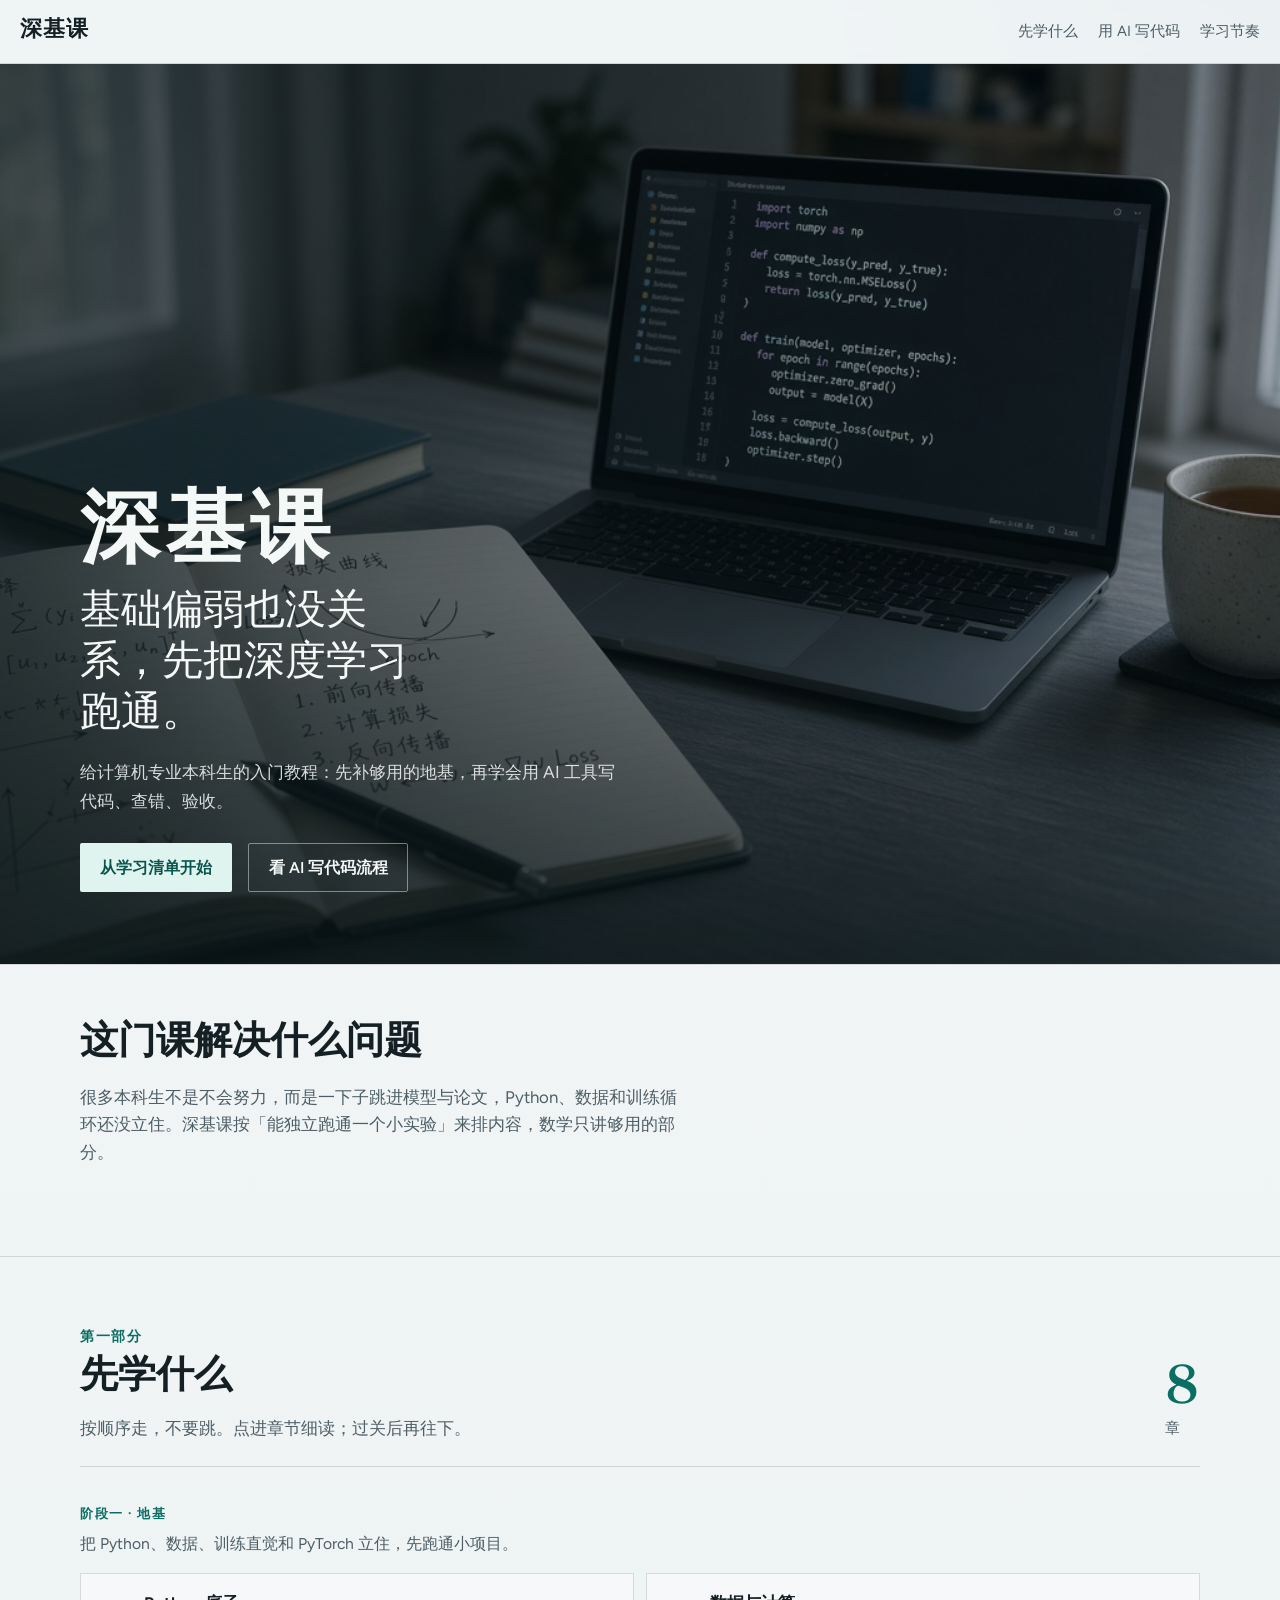
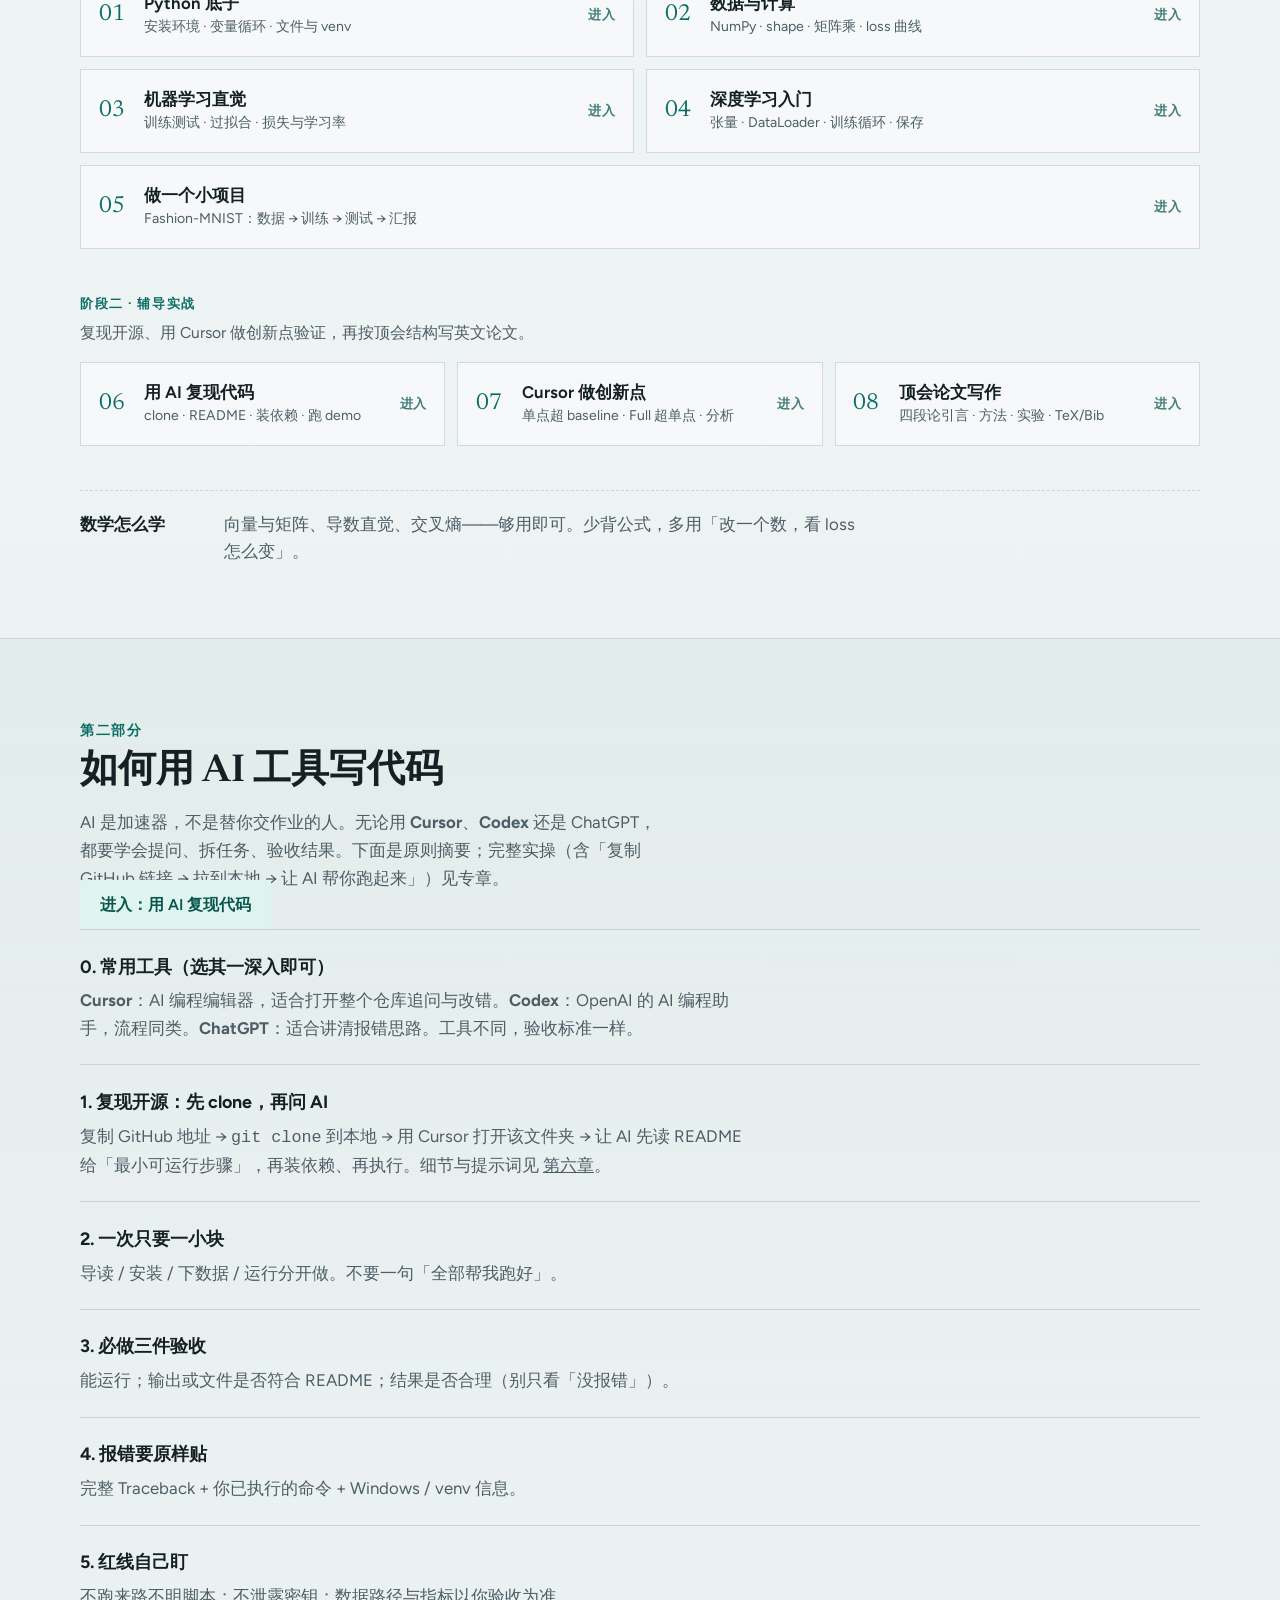
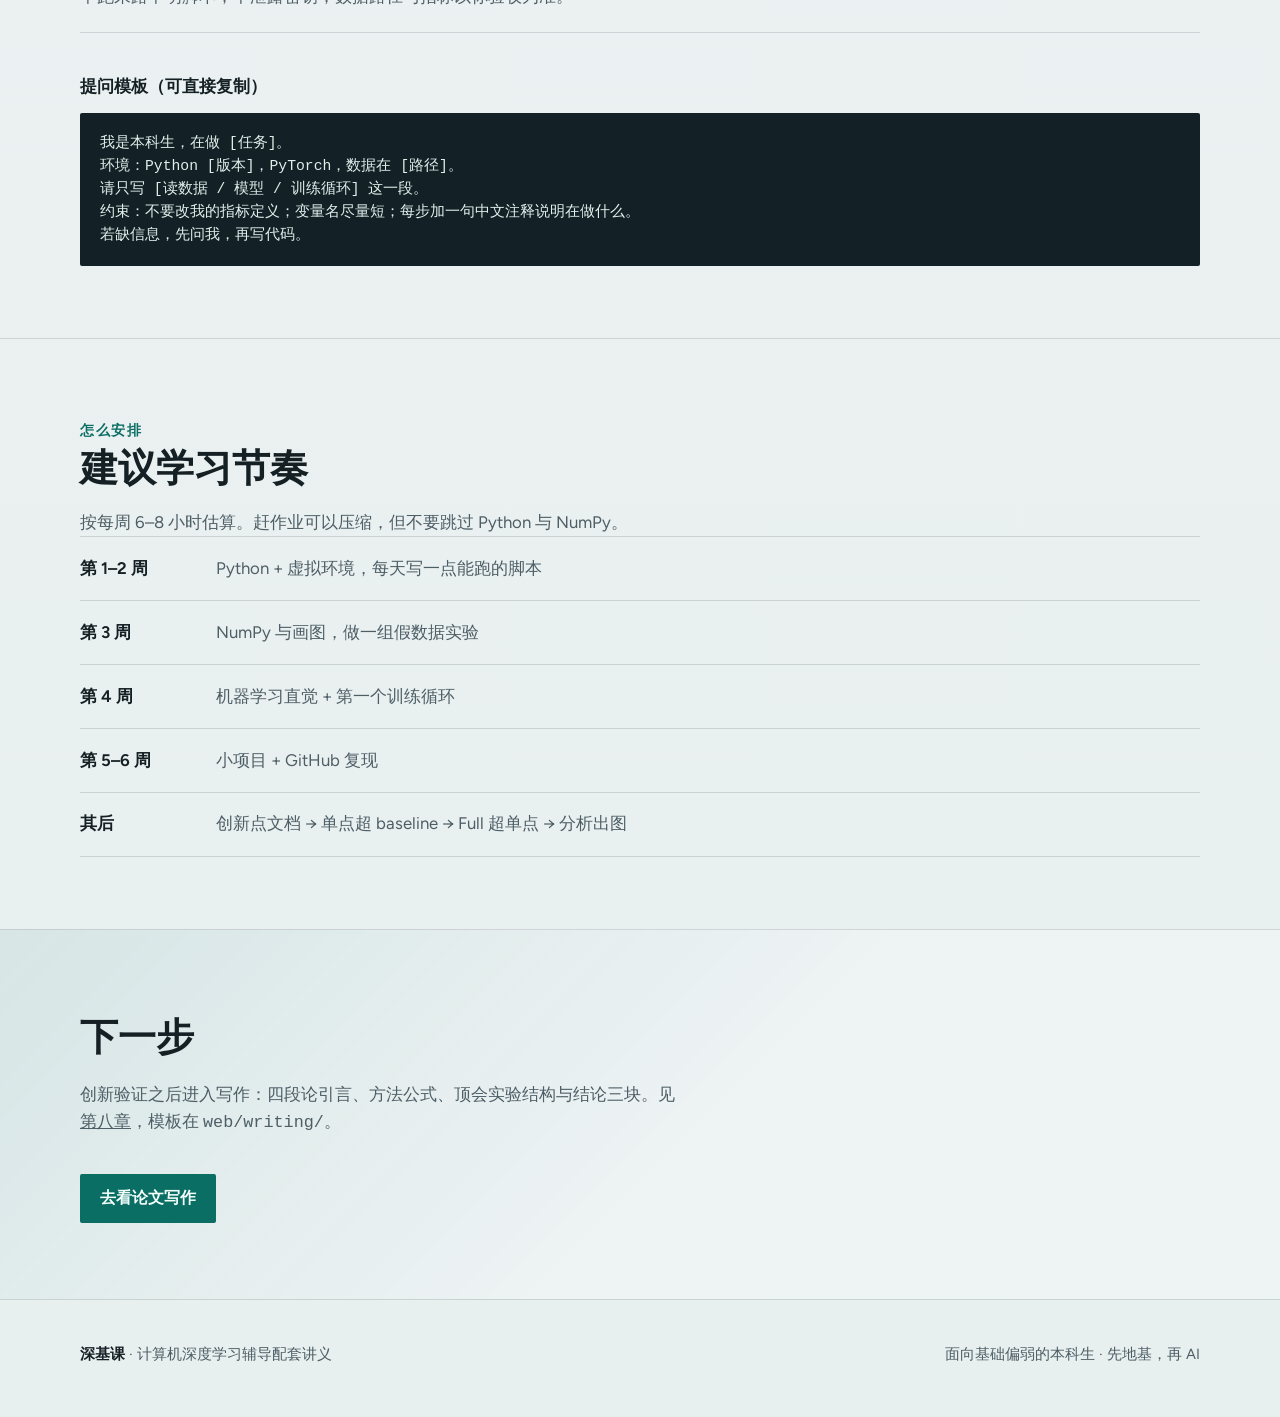
==== web/index.html @ ea356108 "Initial commit: 深基课 tutorial site (tool15) for Render. Flask static chapters, writing templates, and" ====
<!DOCTYPE html>
<html lang="zh-CN">
<head>
  <meta charset="UTF-8" />
  <meta name="viewport" content="width=device-width, initial-scale=1" />
  <title>深基课 · 本科深度学习入门</title>
  <meta name="description" content="给基础偏弱本科生的深度学习入门教程：先补地基，再用 AI 工具写代码。" />
  <link rel="preconnect" href="https://fonts.googleapis.com" />
  <link rel="preconnect" href="https://fonts.gstatic.com" crossorigin />
  <link href="https://fonts.googleapis.com/css2?family=Figtree:wght@400;500;600;700&family=Newsreader:opsz,wght@6..72,500;6..72,600;6..72,700&display=swap" rel="stylesheet" />
  <link rel="stylesheet" href="styles.css" />
</head>
<body>
  <a class="skip" href="#main">跳到正文</a>

  <header class="top">
    <a class="brand-mark" href="#top" aria-label="深基课首页">深基课</a>
    <nav class="nav" aria-label="页面导航">
      <a href="#learn">先学什么</a>
      <a href="#ai">用 AI 写代码</a>
      <a href="#plan">学习节奏</a>
    </nav>
  </header>

  <main id="main">
    <section class="hero" id="top" aria-labelledby="hero-brand">
      <div class="hero-media" aria-hidden="true">
        <img src="assets/hero-desk.jpg" alt="" width="1600" height="900" />
      </div>
      <div class="hero-veil"></div>
      <div class="hero-copy">
        <p class="brand" id="hero-brand">深基课</p>
        <h1>基础偏弱也没关系，先把深度学习跑通。</h1>
        <p class="lede">给计算机专业本科生的入门教程：先补够用的地基，再学会用 AI 工具写代码、查错、验收。</p>
        <div class="cta-row">
          <a class="btn btn-primary" href="#learn">从学习清单开始</a>
          <a class="btn btn-ghost" href="#ai">看 AI 写代码流程</a>
        </div>
      </div>
    </section>

    <section class="band intro" aria-labelledby="intro-title">
      <div class="wrap">
        <h2 id="intro-title">这门课解决什么问题</h2>
        <p class="measure">很多本科生不是不会努力，而是一下子跳进模型与论文，Python、数据和训练循环还没立住。深基课按「能独立跑通一个小实验」来排内容，数学只讲够用的部分。</p>
      </div>
    </section>

    <section class="band learn-band" id="learn" aria-labelledby="learn-title">
      <div class="wrap">
        <header class="learn-head">
          <div>
            <p class="section-kicker">第一部分</p>
            <h2 id="learn-title">先学什么</h2>
            <p class="section-lead">按顺序走，不要跳。点进章节细读；过关后再往下。</p>
          </div>
          <p class="learn-count" aria-hidden="true"><span>8</span> 章</p>
        </header>

        <div class="learn-stages">
          <div class="learn-stage reveal">
            <div class="learn-stage-head">
              <p class="learn-stage-label">阶段一 · 地基</p>
              <p class="learn-stage-desc">把 Python、数据、训练直觉和 PyTorch 立住，先跑通小项目。</p>
            </div>
            <ol class="path-grid">
              <li>
                <a class="path-tile" href="python-basics.html">
                  <span class="path-num">01</span>
                  <span class="path-body">
                    <span class="path-title">Python 底子</span>
                    <span class="path-sum">安装环境 · 变量循环 · 文件与 venv</span>
                  </span>
                  <span class="path-go">进入</span>
                </a>
              </li>
              <li>
                <a class="path-tile" href="data-computing.html">
                  <span class="path-num">02</span>
                  <span class="path-body">
                    <span class="path-title">数据与计算</span>
                    <span class="path-sum">NumPy · shape · 矩阵乘 · loss 曲线</span>
                  </span>
                  <span class="path-go">进入</span>
                </a>
              </li>
              <li>
                <a class="path-tile" href="ml-intuition.html">
                  <span class="path-num">03</span>
                  <span class="path-body">
                    <span class="path-title">机器学习直觉</span>
                    <span class="path-sum">训练测试 · 过拟合 · 损失与学习率</span>
                  </span>
                  <span class="path-go">进入</span>
                </a>
              </li>
              <li>
                <a class="path-tile" href="pytorch-intro.html">
                  <span class="path-num">04</span>
                  <span class="path-body">
                    <span class="path-title">深度学习入门</span>
                    <span class="path-sum">张量 · DataLoader · 训练循环 · 保存</span>
                  </span>
                  <span class="path-go">进入</span>
                </a>
              </li>
              <li class="path-span">
                <a class="path-tile" href="project-mini.html">
                  <span class="path-num">05</span>
                  <span class="path-body">
                    <span class="path-title">做一个小项目</span>
                    <span class="path-sum">Fashion-MNIST：数据 → 训练 → 测试 → 汇报</span>
                  </span>
                  <span class="path-go">进入</span>
                </a>
              </li>
            </ol>
          </div>

          <div class="learn-stage reveal">
            <div class="learn-stage-head">
              <p class="learn-stage-label">阶段二 · 辅导实战</p>
              <p class="learn-stage-desc">复现开源、用 Cursor 做创新点验证，再按顶会结构写英文论文。</p>
            </div>
            <ol class="path-grid path-grid-3">
              <li>
                <a class="path-tile" href="ai-tools.html">
                  <span class="path-num">06</span>
                  <span class="path-body">
                    <span class="path-title">用 AI 复现代码</span>
                    <span class="path-sum">clone · README · 装依赖 · 跑 demo</span>
                  </span>
                  <span class="path-go">进入</span>
                </a>
              </li>
              <li>
                <a class="path-tile" href="innovation-pipeline.html">
                  <span class="path-num">07</span>
                  <span class="path-body">
                    <span class="path-title">Cursor 做创新点</span>
                    <span class="path-sum">单点超 baseline · Full 超单点 · 分析</span>
                  </span>
                  <span class="path-go">进入</span>
                </a>
              </li>
              <li>
                <a class="path-tile" href="paper-writing.html">
                  <span class="path-num">08</span>
                  <span class="path-body">
                    <span class="path-title">顶会论文写作</span>
                    <span class="path-sum">四段论引言 · 方法 · 实验 · TeX/Bib</span>
                  </span>
                  <span class="path-go">进入</span>
                </a>
              </li>
            </ol>
          </div>
        </div>

        <aside class="note learn-note reveal">
          <h3>数学怎么学</h3>
          <p>向量与矩阵、导数直觉、交叉熵——够用即可。少背公式，多用「改一个数，看 loss 怎么变」。</p>
        </aside>
      </div>
    </section>

    <section class="band band-tint" id="ai" aria-labelledby="ai-title">
      <div class="wrap">
        <p class="section-kicker">第二部分</p>
        <h2 id="ai-title">如何用 AI 工具写代码</h2>
        <p class="section-lead measure">AI 是加速器，不是替你交作业的人。无论用 <strong>Cursor</strong>、<strong>Codex</strong> 还是 ChatGPT，都要学会提问、拆任务、验收结果。下面是原则摘要；完整实操（含「复制 GitHub 链接 → 拉到本地 → 让 AI 帮你跑起来」）见专章。</p>
        <p class="section-lead measure" style="margin-top:-1.25rem"><a class="btn btn-primary" href="ai-tools.html" style="display:inline-flex;margin-top:0.5rem">进入：用 AI 复现代码</a></p>

        <div class="flow">
          <article class="flow-step reveal">
            <h3>0. 常用工具（选其一深入即可）</h3>
            <p><strong>Cursor</strong>：AI 编程编辑器，适合打开整个仓库追问与改错。<strong>Codex</strong>：OpenAI 的 AI 编程助手，流程同类。<strong>ChatGPT</strong>：适合讲清报错思路。工具不同，验收标准一样。</p>
          </article>
          <article class="flow-step reveal">
            <h3>1. 复现开源：先 clone，再问 AI</h3>
            <p>复制 GitHub 地址 → <code>git clone</code> 到本地 → 用 Cursor 打开该文件夹 → 让 AI 先读 README 给「最小可运行步骤」，再装依赖、再执行。细节与提示词见 <a href="ai-tools.html">第六章</a>。</p>
          </article>
          <article class="flow-step reveal">
            <h3>2. 一次只要一小块</h3>
            <p>导读 / 安装 / 下数据 / 运行分开做。不要一句「全部帮我跑好」。</p>
          </article>
          <article class="flow-step reveal">
            <h3>3. 必做三件验收</h3>
            <p>能运行；输出或文件是否符合 README；结果是否合理（别只看「没报错」）。</p>
          </article>
          <article class="flow-step reveal">
            <h3>4. 报错要原样贴</h3>
            <p>完整 Traceback + 你已执行的命令 + Windows / venv 信息。</p>
          </article>
          <article class="flow-step reveal">
            <h3>5. 红线自己盯</h3>
            <p>不跑来路不明脚本；不泄露密钥；数据路径与指标以你验收为准。</p>
          </article>
        </div>

        <div class="prompt-block reveal">
          <h3>提问模板（可直接复制）</h3>
          <pre><code>我是本科生，在做 [任务]。
环境：Python [版本]，PyTorch，数据在 [路径]。
请只写 [读数据 / 模型 / 训练循环] 这一段。
约束：不要改我的指标定义；变量名尽量短；每步加一句中文注释说明在做什么。
若缺信息，先问我，再写代码。</code></pre>
        </div>
      </div>
    </section>

    <section class="band" id="plan" aria-labelledby="plan-title">
      <div class="wrap">
        <p class="section-kicker">怎么安排</p>
        <h2 id="plan-title">建议学习节奏</h2>
        <p class="section-lead measure">按每周 6–8 小时估算。赶作业可以压缩，但不要跳过 Python 与 NumPy。</p>

        <ul class="weeks">
          <li class="reveal"><strong>第 1–2 周</strong><span>Python + 虚拟环境，每天写一点能跑的脚本</span></li>
          <li class="reveal"><strong>第 3 周</strong><span>NumPy 与画图，做一组假数据实验</span></li>
          <li class="reveal"><strong>第 4 周</strong><span>机器学习直觉 + 第一个训练循环</span></li>
          <li class="reveal"><strong>第 5–6 周</strong><span>小项目 + GitHub 复现</span></li>
          <li class="reveal"><strong>其后</strong><span>创新点文档 → 单点超 baseline → Full 超单点 → 分析出图</span></li>
        </ul>
      </div>
    </section>

    <section class="band close" aria-labelledby="close-title">
      <div class="wrap close-inner">
        <h2 id="close-title">下一步</h2>
        <p class="measure">创新验证之后进入写作：四段论引言、方法公式、顶会实验结构与结论三块。见 <a href="paper-writing.html">第八章</a>，模板在 <code>web/writing/</code>。</p>
        <a class="btn btn-primary" href="paper-writing.html">去看论文写作</a>
      </div>
    </section>
  </main>

  <footer class="foot">
    <div class="wrap foot-inner">
      <p><span class="brand-inline">深基课</span> · 计算机深度学习辅导配套讲义</p>
      <p class="muted">面向基础偏弱的本科生 · 先地基，再 AI</p>
    </div>
  </footer>

  <script src="main.js"></script>
</body>
</html>
---- web/styles.css ----
:root {
  --bg: #eef3f4;
  --bg-tint: #e2ecea;
  --ink: #152025;
  --muted: #4d5e66;
  --line: rgba(21, 32, 37, 0.14);
  --accent: #0b6e64;
  --accent-deep: #08554d;
  --surface: rgba(255, 255, 255, 0.55);
  --hero-ink: #f4f8f7;
  --radius: 2px;
  --font-display: "Newsreader", "Songti SC", "Noto Serif SC", serif;
  --font-body: "Figtree", "PingFang SC", "Microsoft YaHei", sans-serif;
  --measure: 38rem;
  --wrap: min(1120px, calc(100% - 2.5rem));
}

*,
*::before,
*::after {
  box-sizing: border-box;
}

html {
  scroll-behavior: smooth;
}

body {
  margin: 0;
  font-family: var(--font-body);
  color: var(--ink);
  background:
    radial-gradient(1200px 600px at 10% -10%, #d7e8e4 0%, transparent 55%),
    radial-gradient(900px 500px at 100% 0%, #dce4ea 0%, transparent 50%),
    linear-gradient(180deg, #f3f6f7 0%, var(--bg) 40%, #e8efef 100%);
  line-height: 1.65;
  font-size: 1.05rem;
  text-rendering: optimizeLegibility;
}

img {
  max-width: 100%;
  display: block;
}

a {
  color: inherit;
}

.skip {
  position: absolute;
  left: -999px;
  top: 0;
  background: #fff;
  padding: 0.5rem 1rem;
  z-index: 20;
}

.skip:focus {
  left: 1rem;
  top: 1rem;
}

.wrap {
  width: var(--wrap);
  margin-inline: auto;
}

.top {
  position: sticky;
  top: 0;
  z-index: 10;
  display: flex;
  align-items: center;
  justify-content: space-between;
  gap: 1rem;
  padding: 0.85rem 1.25rem;
  backdrop-filter: blur(10px);
  background: rgba(238, 243, 244, 0.82);
  border-bottom: 1px solid var(--line);
}

.brand-mark {
  font-family: var(--font-display);
  font-weight: 600;
  font-size: 1.35rem;
  letter-spacing: 0.04em;
  text-decoration: none;
}

.nav {
  display: flex;
  gap: 1.25rem;
  flex-wrap: wrap;
  font-size: 0.92rem;
}

.nav a {
  text-decoration: none;
  color: var(--muted);
  position: relative;
}

.nav a::after {
  content: "";
  position: absolute;
  left: 0;
  bottom: -0.2rem;
  width: 100%;
  height: 1px;
  background: var(--accent);
  transform: scaleX(0);
  transform-origin: left;
  transition: transform 220ms ease;
}

.nav a:hover,
.nav a:focus-visible {
  color: var(--ink);
}

.nav a:hover::after,
.nav a:focus-visible::after {
  transform: scaleX(1);
}

.hero {
  position: relative;
  min-height: 100svh;
  display: grid;
  align-items: end;
  overflow: hidden;
  color: var(--hero-ink);
}

.hero-media {
  position: absolute;
  inset: 0;
}

.hero-media img {
  width: 100%;
  height: 100%;
  object-fit: cover;
  transform: scale(1.06);
  animation: hero-drift 18s ease-out forwards;
}

@keyframes hero-drift {
  to {
    transform: scale(1);
  }
}

.hero-veil {
  position: absolute;
  inset: 0;
  background:
    linear-gradient(90deg, rgba(10, 22, 24, 0.78) 0%, rgba(10, 22, 24, 0.45) 48%, rgba(10, 22, 24, 0.2) 100%),
    linear-gradient(0deg, rgba(8, 18, 20, 0.72) 0%, rgba(8, 18, 20, 0.15) 42%, transparent 70%);
}

.hero-copy {
  position: relative;
  z-index: 1;
  width: var(--wrap);
  margin: 0 auto 4.5rem;
  padding-top: 6rem;
  animation: rise 900ms cubic-bezier(0.2, 0.7, 0.2, 1) both;
}

@keyframes rise {
  from {
    opacity: 0;
    transform: translateY(18px);
  }
  to {
    opacity: 1;
    transform: translateY(0);
  }
}

.brand {
  margin: 0 0 0.85rem;
  font-family: var(--font-display);
  font-size: clamp(2.8rem, 7vw, 5rem);
  font-weight: 600;
  letter-spacing: 0.06em;
  line-height: 1;
}

.hero h1 {
  margin: 0 0 1rem;
  max-width: 14ch;
  font-family: var(--font-display);
  font-size: clamp(1.7rem, 3.4vw, 2.55rem);
  font-weight: 550;
  line-height: 1.25;
}

.lede {
  margin: 0 0 1.75rem;
  max-width: 34rem;
  font-size: 1.08rem;
  color: rgba(244, 248, 247, 0.86);
}

.cta-row {
  display: flex;
  flex-wrap: wrap;
  gap: 0.75rem 1rem;
}

.btn {
  display: inline-flex;
  align-items: center;
  justify-content: center;
  min-height: 2.85rem;
  padding: 0.65rem 1.2rem;
  border: 1px solid transparent;
  border-radius: var(--radius);
  text-decoration: none;
  font-weight: 600;
  font-size: 0.98rem;
  transition: background 180ms ease, color 180ms ease, border-color 180ms ease, transform 180ms ease;
}

.btn:active {
  transform: translateY(1px);
}

.btn-primary {
  background: #dff3ef;
  color: var(--accent-deep);
}

.btn-primary:hover,
.btn-primary:focus-visible {
  background: #fff;
}

.btn-ghost {
  border-color: rgba(244, 248, 247, 0.45);
  color: var(--hero-ink);
  background: transparent;
}

.btn-ghost:hover,
.btn-ghost:focus-visible {
  border-color: #fff;
  background: rgba(255, 255, 255, 0.08);
}

.band {
  padding: 5rem 0 4.5rem;
  border-top: 1px solid var(--line);
}

.band-tint {
  background: linear-gradient(180deg, var(--bg-tint), transparent 70%);
}

.intro {
  padding-top: 3.5rem;
}

.section-kicker {
  margin: 0 0 0.5rem;
  color: var(--accent);
  font-size: 0.85rem;
  font-weight: 700;
  letter-spacing: 0.12em;
  text-transform: uppercase;
}

.band h2 {
  margin: 0 0 0.85rem;
  font-family: var(--font-display);
  font-size: clamp(1.9rem, 3vw, 2.6rem);
  font-weight: 600;
  line-height: 1.2;
}

.section-lead,
.measure {
  max-width: var(--measure);
  color: var(--muted);
}

.section-lead {
  margin: 0;
  max-width: 36rem;
  color: var(--muted);
}

/* —— 学习清单布局 —— */
.learn-band {
  padding-top: 4.25rem;
}

.learn-head {
  display: flex;
  align-items: flex-end;
  justify-content: space-between;
  gap: 1.5rem;
  margin-bottom: 2.25rem;
  padding-bottom: 1.5rem;
  border-bottom: 1px solid var(--line);
}

.learn-head .section-lead {
  margin-top: 0.65rem;
}

.learn-count {
  margin: 0;
  font-family: var(--font-display);
  color: var(--muted);
  font-size: 0.95rem;
  letter-spacing: 0.04em;
  white-space: nowrap;
}

.learn-count span {
  display: block;
  font-size: clamp(2.4rem, 5vw, 3.4rem);
  line-height: 1;
  color: var(--accent);
  font-weight: 600;
}

.learn-stages {
  display: grid;
  gap: 2.75rem;
}

.learn-stage-head {
  margin-bottom: 1rem;
}

.learn-stage-label {
  margin: 0 0 0.35rem;
  font-size: 0.82rem;
  font-weight: 700;
  letter-spacing: 0.12em;
  text-transform: uppercase;
  color: var(--accent);
}

.learn-stage-desc {
  margin: 0;
  max-width: 40rem;
  color: var(--muted);
  font-size: 0.98rem;
}

.path-grid {
  list-style: none;
  margin: 0;
  padding: 0;
  display: grid;
  grid-template-columns: repeat(2, minmax(0, 1fr));
  gap: 0.75rem;
}

.path-grid-3 {
  grid-template-columns: repeat(3, minmax(0, 1fr));
}

.path-span {
  grid-column: 1 / -1;
}

.path-tile {
  display: grid;
  grid-template-columns: auto 1fr auto;
  gap: 0.85rem;
  align-items: center;
  min-height: 5.25rem;
  padding: 1rem 1.1rem;
  text-decoration: none;
  border: 1px solid var(--line);
  background: rgba(255, 255, 255, 0.42);
  transition: border-color 160ms ease, background 160ms ease, transform 160ms ease;
}

.path-tile:hover,
.path-tile:focus-visible {
  border-color: rgba(11, 110, 100, 0.45);
  background: rgba(11, 110, 100, 0.07);
  outline: none;
  transform: translateY(-1px);
}

.path-num {
  font-family: var(--font-display);
  font-size: 1.45rem;
  color: var(--accent);
  line-height: 1;
  min-width: 2rem;
}

.path-body {
  display: grid;
  gap: 0.2rem;
  min-width: 0;
}

.path-title {
  font-size: 1.05rem;
  font-weight: 650;
  color: var(--ink);
  line-height: 1.25;
}

.path-sum {
  font-size: 0.88rem;
  color: var(--muted);
  line-height: 1.4;
}

.path-go {
  font-size: 0.82rem;
  font-weight: 650;
  color: var(--accent-deep);
  letter-spacing: 0.04em;
  opacity: 0.75;
  transition: opacity 160ms ease, transform 160ms ease;
}

.path-tile:hover .path-go,
.path-tile:focus-visible .path-go {
  opacity: 1;
  transform: translateX(2px);
}

.note {
  margin-top: 2.5rem;
  padding: 1.4rem 0 0;
  border-top: 1px dashed var(--line);
}

.learn-note {
  margin-top: 2.75rem;
  display: grid;
  grid-template-columns: 8rem 1fr;
  gap: 1rem;
  align-items: start;
  padding: 1.25rem 0 0;
}

.note h3 {
  margin: 0;
  font-size: 1.05rem;
}

.note p {
  margin: 0;
  max-width: 40rem;
  color: var(--muted);
}

.flow {
  display: grid;
  gap: 0;
  border-top: 1px solid var(--line);
}

.flow-step {
  padding: 1.35rem 0;
  border-bottom: 1px solid var(--line);
}

.flow-step h3 {
  margin: 0 0 0.4rem;
  font-size: 1.12rem;
}

.flow-step p {
  margin: 0;
  max-width: 42rem;
  color: var(--muted);
}

.prompt-block {
  margin-top: 2.5rem;
}

.prompt-block h3 {
  margin: 0 0 0.75rem;
  font-size: 1.05rem;
}

.prompt-block pre {
  margin: 0;
  padding: 1.2rem 1.25rem;
  overflow-x: auto;
  background: #132025;
  color: #dff0ec;
  border-radius: var(--radius);
  font-size: 0.92rem;
  line-height: 1.55;
}

.prompt-block code {
  font-family: "Cascadia Code", "SF Mono", "Consolas", monospace;
  white-space: pre;
}

.weeks {
  list-style: none;
  margin: 0;
  padding: 0;
}

.weeks li {
  display: grid;
  grid-template-columns: 7.5rem 1fr;
  gap: 1rem;
  padding: 1.1rem 0;
  border-top: 1px solid var(--line);
  color: var(--muted);
}

.weeks li:last-child {
  border-bottom: 1px solid var(--line);
}

.weeks strong {
  color: var(--ink);
  font-weight: 650;
}

.close {
  background:
    linear-gradient(135deg, rgba(11, 110, 100, 0.1), transparent 55%),
    var(--bg);
}

.close-inner {
  padding: 0.5rem 0 0.25rem;
}

.close .btn-primary {
  margin-top: 1.25rem;
  background: var(--accent);
  color: #f4fffc;
}

.close .btn-primary:hover,
.close .btn-primary:focus-visible {
  background: var(--accent-deep);
}

.foot {
  border-top: 1px solid var(--line);
  padding: 1.75rem 0 2.25rem;
}

.foot-inner {
  display: flex;
  flex-wrap: wrap;
  gap: 0.5rem 1.5rem;
  justify-content: space-between;
  color: var(--muted);
  font-size: 0.92rem;
}

.brand-inline {
  font-family: var(--font-display);
  color: var(--ink);
  font-weight: 600;
}

.muted {
  color: var(--muted);
}

.reveal {
  opacity: 0;
  transform: translateY(14px);
  transition: opacity 650ms ease, transform 650ms ease;
}

.reveal.is-in {
  opacity: 1;
  transform: translateY(0);
}

/* —— 章节页 —— */
.chapter-hero {
  padding: 2.75rem 0 1.5rem;
  border-bottom: 1px solid var(--line);
  background:
    linear-gradient(180deg, rgba(11, 110, 100, 0.08), transparent 70%);
}

.crumb {
  margin: 0 0 1rem;
  font-size: 0.9rem;
  color: var(--muted);
}

.crumb a {
  color: var(--muted);
  text-decoration: none;
  border-bottom: 1px solid transparent;
}

.crumb a:hover,
.crumb a:focus-visible {
  color: var(--ink);
  border-bottom-color: var(--accent);
}

.chapter-hero h1 {
  margin: 0 0 0.85rem;
  font-family: var(--font-display);
  font-size: clamp(2rem, 4vw, 3rem);
  font-weight: 600;
  line-height: 1.15;
}

.chapter-lead {
  margin: 0 0 1rem;
  max-width: 40rem;
  color: var(--muted);
}

.chapter-goal {
  margin: 0;
  max-width: 40rem;
  padding: 0.9rem 0 0;
  border-top: 1px dashed var(--line);
  color: var(--ink);
}

.chapter-layout {
  display: grid;
  grid-template-columns: 14rem minmax(0, 1fr);
  gap: 2.5rem;
  padding: 2.5rem 0 4rem;
  align-items: start;
}

.toc {
  position: sticky;
  top: 4.2rem;
  padding: 0.25rem 0;
}

.toc-title {
  margin: 0 0 0.75rem;
  font-size: 0.8rem;
  font-weight: 700;
  letter-spacing: 0.1em;
  text-transform: uppercase;
  color: var(--accent);
}

.toc ol {
  margin: 0;
  padding: 0;
  list-style: none;
  border-top: 1px solid var(--line);
}

.toc li {
  border-bottom: 1px solid var(--line);
}

.toc a {
  display: block;
  padding: 0.55rem 0;
  text-decoration: none;
  color: var(--muted);
  font-size: 0.92rem;
  line-height: 1.35;
}

.toc a:hover,
.toc a:focus-visible {
  color: var(--ink);
}

.prose {
  min-width: 0;
}

.chapter-block {
  padding: 0 0 2.25rem;
  margin: 0 0 0.5rem;
  border-bottom: 1px solid var(--line);
}

.chapter-block:last-of-type {
  border-bottom: none;
}

.chapter-block h2 {
  margin: 0 0 0.9rem;
  font-family: var(--font-display);
  font-size: clamp(1.45rem, 2.4vw, 1.85rem);
  font-weight: 600;
  scroll-margin-top: 5rem;
}

.chapter-block h3 {
  margin: 1.25rem 0 0.5rem;
  font-size: 1.05rem;
}

.chapter-block p,
.chapter-block li {
  color: var(--muted);
}

.chapter-block p {
  margin: 0 0 0.9rem;
  max-width: 42rem;
}

.chapter-block ul,
.chapter-block ol {
  margin: 0 0 1rem;
  padding-left: 1.25rem;
  max-width: 42rem;
}

.chapter-block li {
  margin: 0.35rem 0;
}

.chapter-block code {
  font-family: "Cascadia Code", "SF Mono", "Consolas", monospace;
  font-size: 0.9em;
  background: rgba(19, 32, 37, 0.07);
  padding: 0.1em 0.35em;
  border-radius: var(--radius);
  color: var(--ink);
}

.chapter-block pre {
  margin: 0 0 1rem;
  padding: 1.1rem 1.15rem;
  overflow-x: auto;
  background: #132025;
  color: #dff0ec;
  border-radius: var(--radius);
  max-width: 44rem;
}

.chapter-block pre code {
  background: none;
  padding: 0;
  color: inherit;
  font-size: 0.9rem;
  line-height: 1.55;
  white-space: pre;
}

.tip {
  padding: 0.85rem 0 0;
  border-top: 1px dashed var(--line);
}

.callout {
  margin: 0 0 1rem;
  padding: 0.9rem 1rem;
  max-width: 44rem;
  border-left: 3px solid var(--accent);
  background: rgba(11, 110, 100, 0.07);
}

.callout p,
.callout li {
  color: var(--ink);
}

.callout p:last-child,
.callout ul:last-child {
  margin-bottom: 0;
}

.callout-warn {
  border-left-color: #a15c28;
  background: rgba(161, 92, 40, 0.08);
}

.figure {
  margin: 0 0 1.25rem;
  max-width: 44rem;
}

.figure img {
  width: 100%;
  height: auto;
  border: 1px solid var(--line);
  border-radius: var(--radius);
  background: #fff;
}

.figure figcaption {
  margin-top: 0.55rem;
  font-size: 0.9rem;
  color: var(--muted);
  line-height: 1.45;
}

.check-panel {
  display: grid;
  gap: 0.55rem;
  margin: 0 0 0.75rem;
  max-width: 44rem;
}

.check-item {
  display: grid;
  grid-template-columns: 1.25rem 1fr;
  gap: 0.7rem;
  align-items: start;
  padding: 0.75rem 0.85rem;
  border: 1px solid var(--line);
  background: rgba(255, 255, 255, 0.45);
  cursor: pointer;
  transition: border-color 160ms ease, background 160ms ease;
}

.check-item:hover {
  border-color: rgba(11, 110, 100, 0.35);
}

.check-item:has(input:checked) {
  border-color: rgba(11, 110, 100, 0.45);
  background: rgba(11, 110, 100, 0.08);
}

.check-item input {
  margin-top: 0.2rem;
  width: 1rem;
  height: 1rem;
  accent-color: var(--accent);
}

.check-item span {
  color: var(--ink);
  font-size: 0.98rem;
  line-height: 1.5;
}

.check-item code {
  font-size: 0.88em;
}

.progress-bar {
  max-width: 44rem;
  height: 0.4rem;
  margin: 0 0 0.45rem;
  background: rgba(21, 32, 37, 0.1);
  border-radius: 999px;
  overflow: hidden;
}

.progress-fill {
  height: 100%;
  width: 0%;
  background: var(--accent);
  transition: width 220ms ease;
}

.progress-text {
  margin: 0 0 1rem;
  font-size: 0.92rem;
  color: var(--muted);
}

.panel-actions {
  margin: 0 0 1.25rem;
}

.btn-text {
  appearance: none;
  border: none;
  background: none;
  padding: 0;
  color: var(--accent-deep);
  font: inherit;
  font-size: 0.9rem;
  font-weight: 600;
  cursor: pointer;
  text-decoration: underline;
  text-underline-offset: 0.15em;
}

.btn-text:hover,
.btn-text:focus-visible {
  color: var(--ink);
}

.chapter-block a {
  color: var(--accent-deep);
  text-decoration: underline;
  text-underline-offset: 0.15em;
}

.checklist {
  list-style: none;
  padding-left: 0 !important;
}

.checklist li {
  position: relative;
  padding-left: 1.5rem;
}

.checklist li::before {
  content: "";
  position: absolute;
  left: 0;
  top: 0.45rem;
  width: 0.75rem;
  height: 0.75rem;
  border: 1.5px solid var(--accent);
  border-radius: 1px;
}

.chapter-pager {
  display: flex;
  flex-wrap: wrap;
  justify-content: space-between;
  gap: 1rem;
  margin-top: 2rem;
  padding-top: 1.25rem;
  border-top: 1px solid var(--line);
}

.pager-link {
  color: var(--accent-deep);
  font-weight: 600;
  text-decoration: none;
}

.pager-link:hover,
.pager-link:focus-visible {
  text-decoration: underline;
}

.chapter-pager .pager-link:last-child {
  margin-left: auto;
}

.pager-next {
  color: var(--muted);
  font-weight: 500;
}

.pager-next.is-disabled {
  opacity: 0.55;
}

.foot a {
  color: var(--muted);
  text-decoration: none;
  border-bottom: 1px solid transparent;
}

.foot a:hover,
.foot a:focus-visible {
  color: var(--ink);
  border-bottom-color: var(--accent);
}

@media (max-width: 720px) {
  :root {
    --wrap: min(1120px, calc(100% - 1.5rem));
  }

  .top {
    align-items: flex-start;
    flex-direction: column;
  }

  .hero-copy {
    margin-bottom: 3rem;
  }

  .hero h1 {
    max-width: 12ch;
  }

  .learn-head {
    flex-direction: column;
    align-items: flex-start;
  }

  .path-grid,
  .path-grid-3 {
    grid-template-columns: 1fr;
  }

  .path-span {
    grid-column: auto;
  }

  .learn-note {
    grid-template-columns: 1fr;
    gap: 0.4rem;
  }

  .weeks li {
    grid-template-columns: 1fr;
    gap: 0.35rem;
  }

  .path-tile {
    min-height: 0;
  }

  .path-go {
    opacity: 1;
  }

  .chapter-layout {
    grid-template-columns: 1fr;
    gap: 1.5rem;
  }

  .toc {
    position: static;
  }
}

@media (prefers-reduced-motion: reduce) {
  html {
    scroll-behavior: auto;
  }

  .hero-media img,
  .hero-copy,
  .reveal {
    animation: none !important;
    transition: none !important;
    opacity: 1 !important;
    transform: none !important;
  }
}
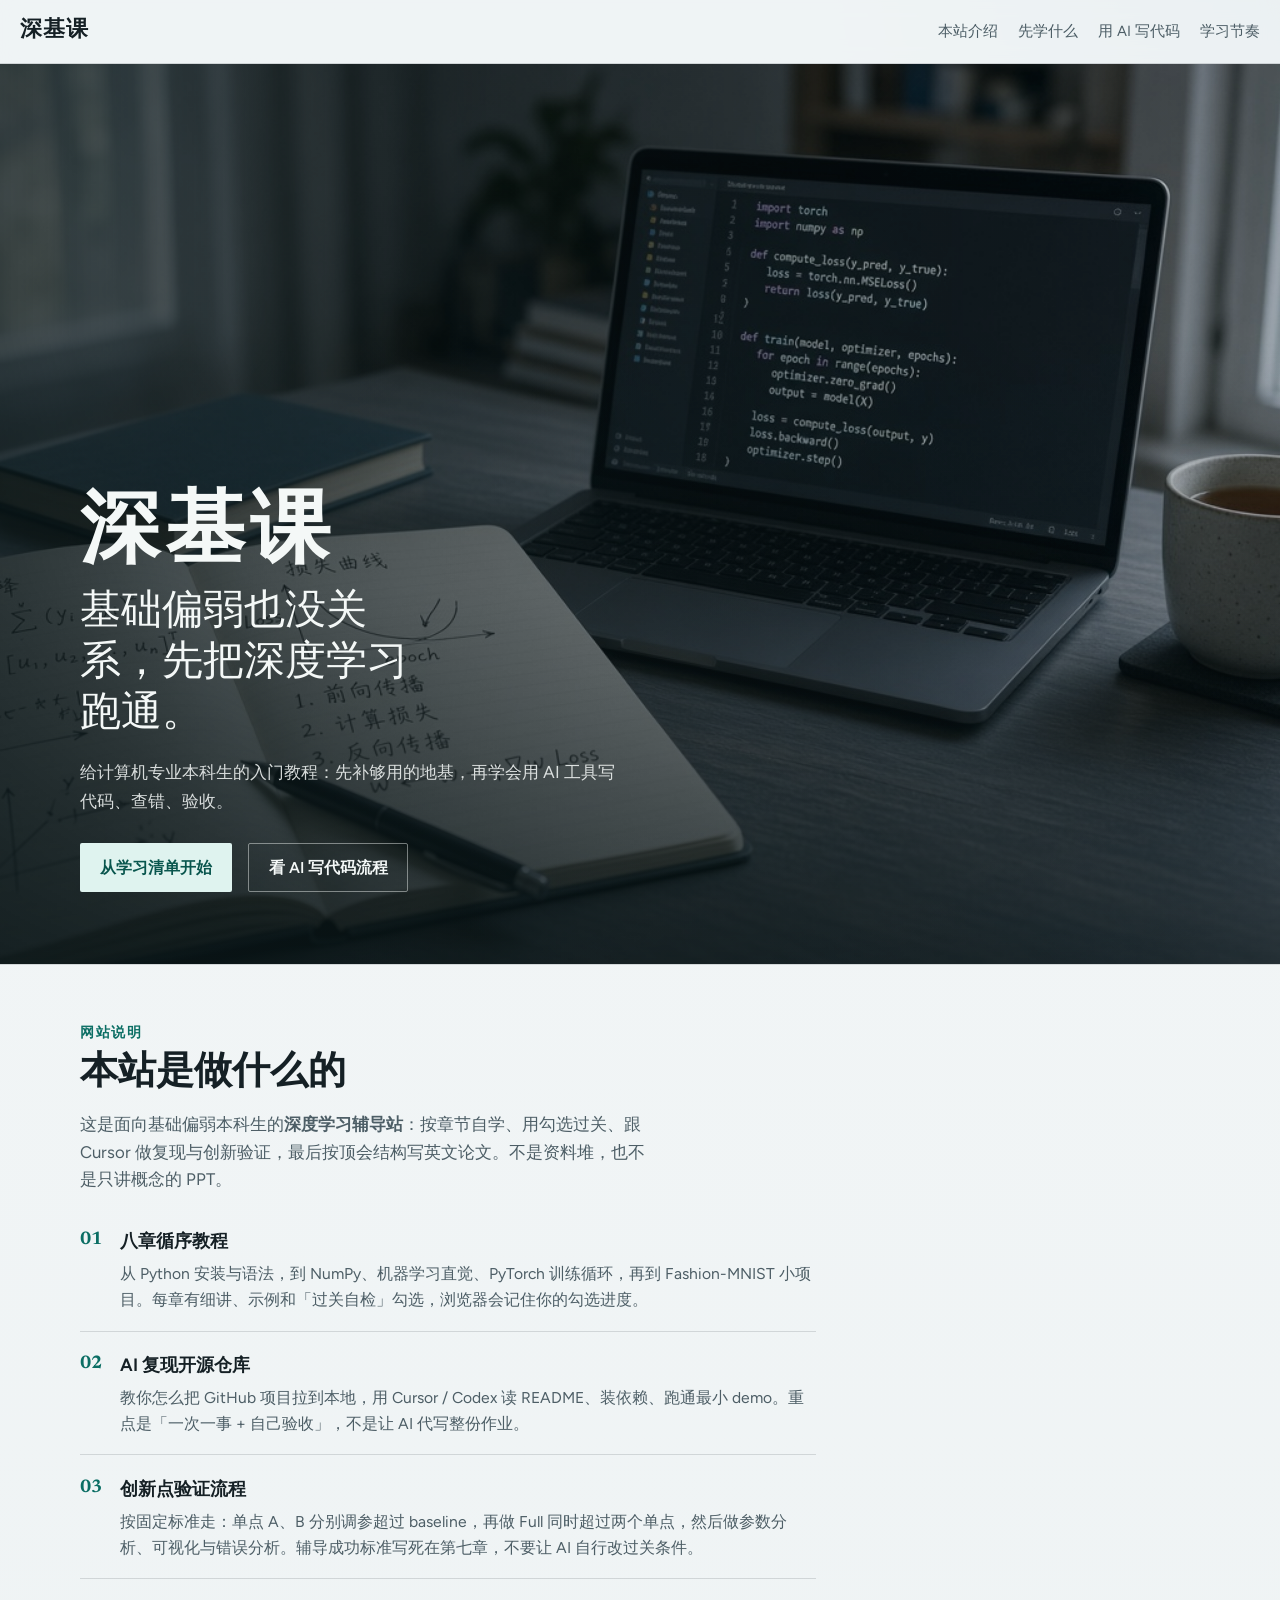
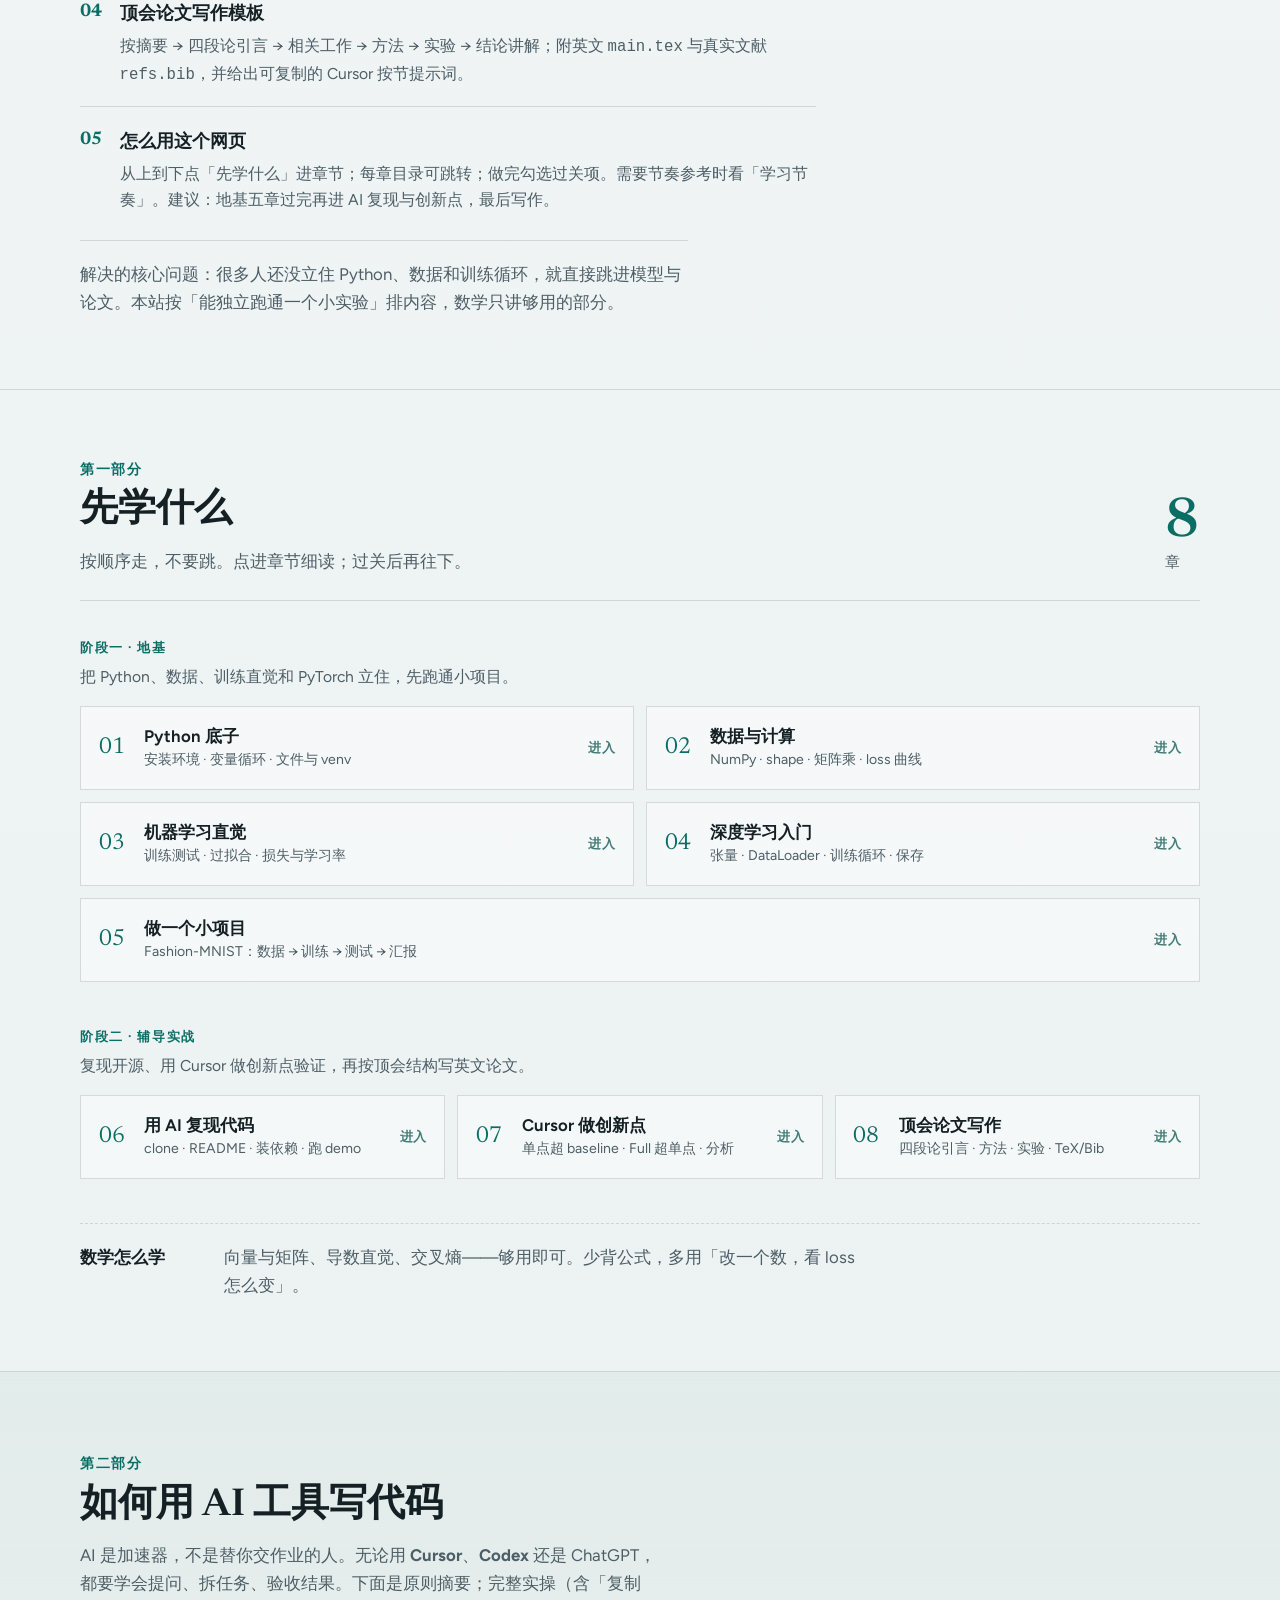
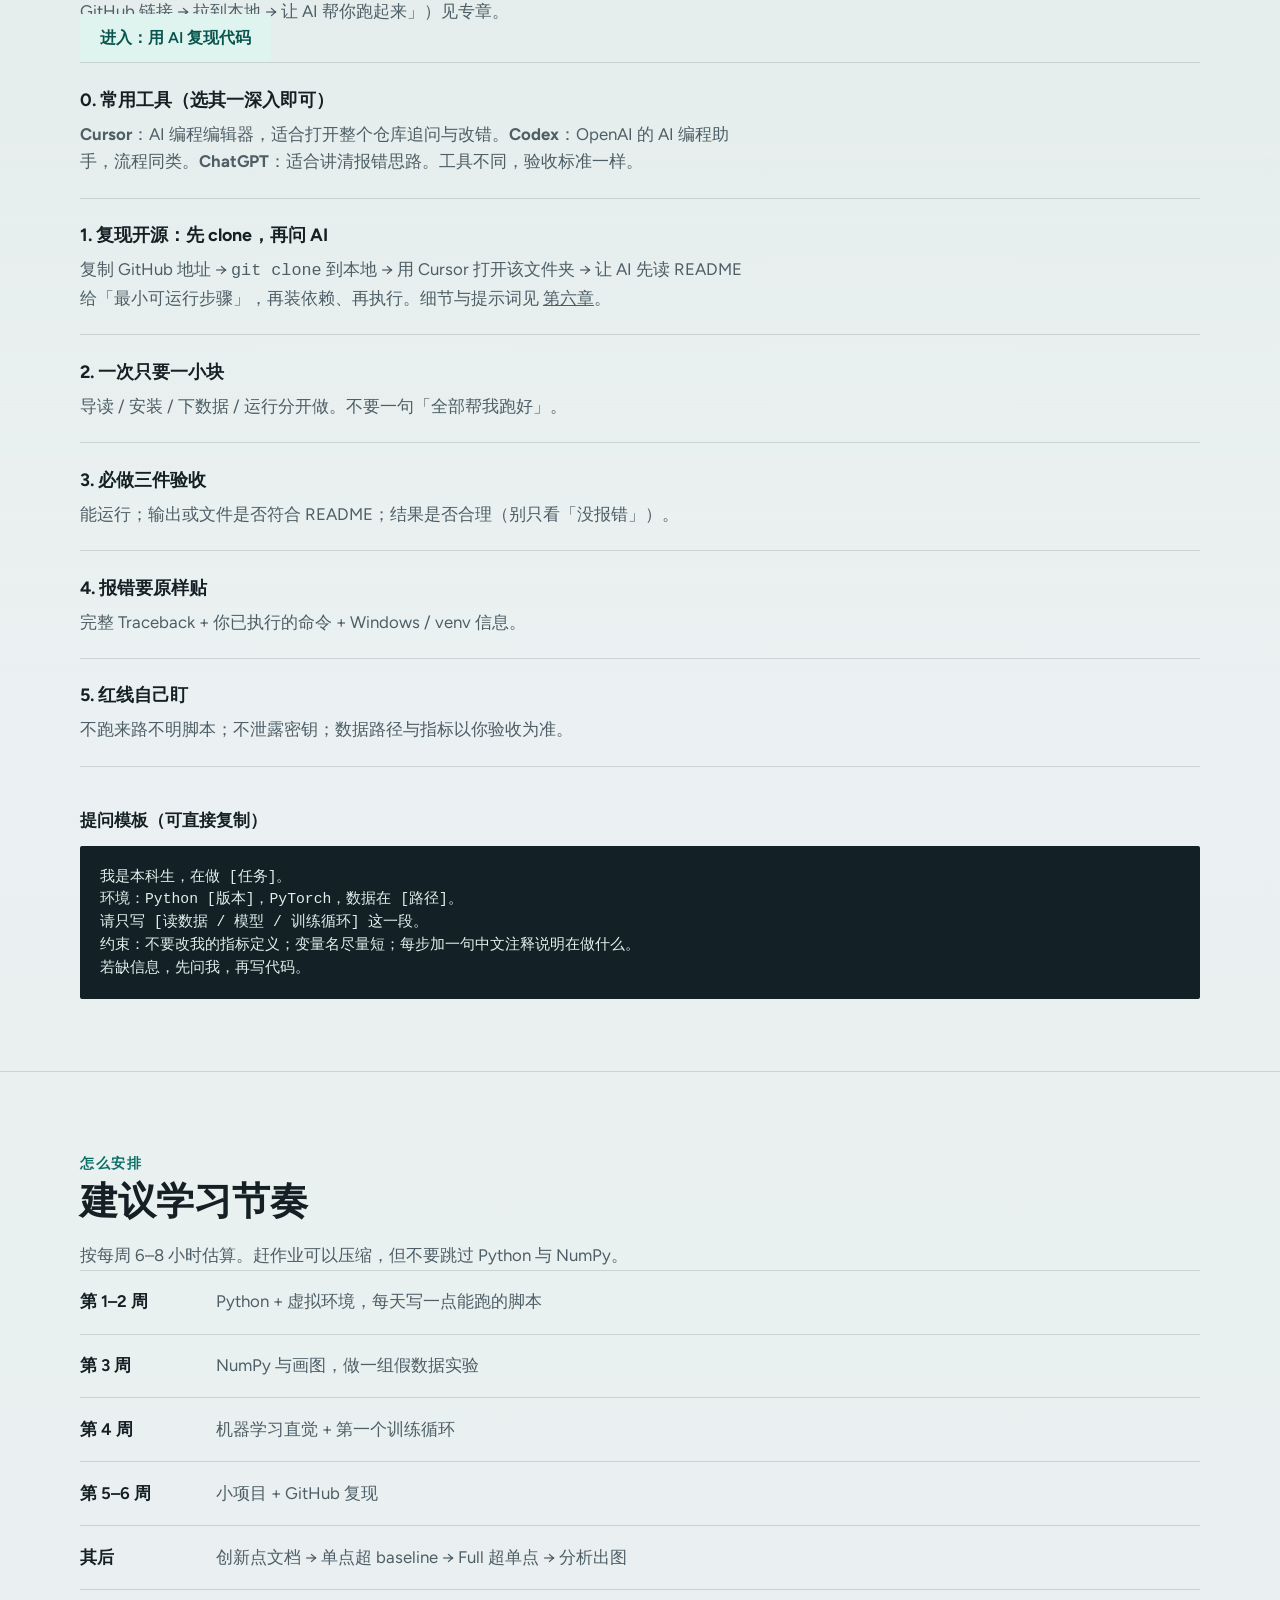
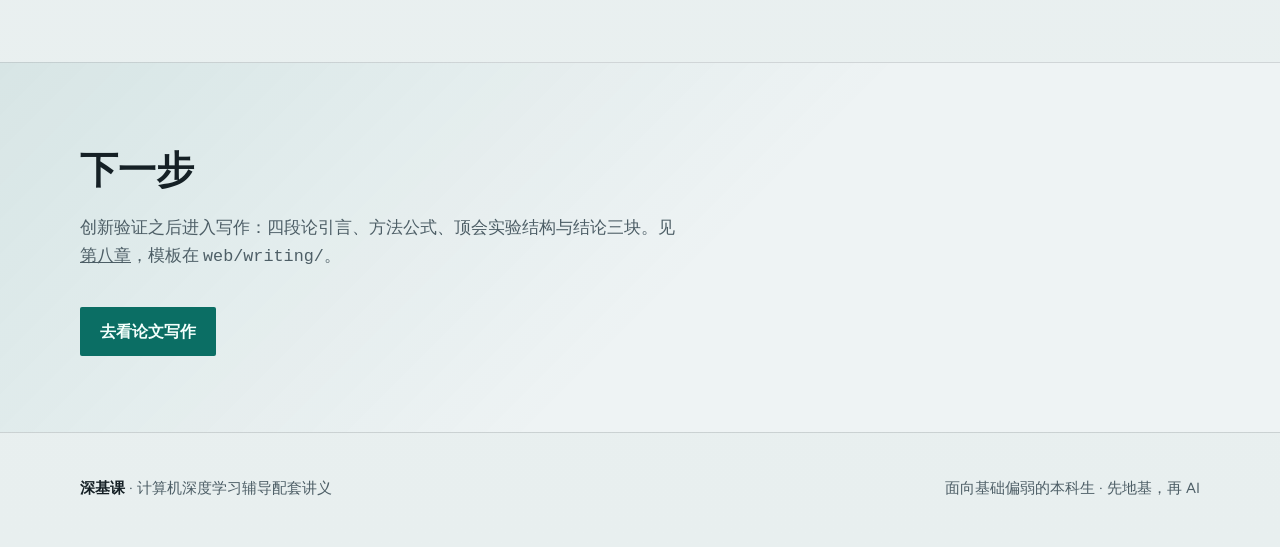
==== commit d5669d38: "Add homepage site guide explaining what the tutorial site does. Co-authored-by: Cursor <cursoragent@" ====
--- a/web/index.html
+++ b/web/index.html
@@ -16,6 +16,7 @@
   <header class="top">
     <a class="brand-mark" href="#top" aria-label="深基课首页">深基课</a>
     <nav class="nav" aria-label="页面导航">
+      <a href="#about">本站介绍</a>
       <a href="#learn">先学什么</a>
       <a href="#ai">用 AI 写代码</a>
       <a href="#plan">学习节奏</a>
@@ -39,10 +40,51 @@
       </div>
     </section>
 
-    <section class="band intro" aria-labelledby="intro-title">
-      <div class="wrap">
-        <h2 id="intro-title">这门课解决什么问题</h2>
-        <p class="measure">很多本科生不是不会努力，而是一下子跳进模型与论文，Python、数据和训练循环还没立住。深基课按「能独立跑通一个小实验」来排内容，数学只讲够用的部分。</p>
+    <section class="band intro" id="about" aria-labelledby="about-title">
+      <div class="wrap">
+        <p class="section-kicker">网站说明</p>
+        <h2 id="about-title">本站是做什么的</h2>
+        <p class="section-lead measure">这是面向基础偏弱本科生的<strong>深度学习辅导站</strong>：按章节自学、用勾选过关、跟 Cursor 做复现与创新验证，最后按顶会结构写英文论文。不是资料堆，也不是只讲概念的 PPT。</p>
+
+        <ol class="site-guide">
+          <li class="reveal">
+            <span class="site-guide-num" aria-hidden="true">01</span>
+            <div>
+              <h3>八章循序教程</h3>
+              <p>从 Python 安装与语法，到 NumPy、机器学习直觉、PyTorch 训练循环，再到 Fashion-MNIST 小项目。每章有细讲、示例和「过关自检」勾选，浏览器会记住你的勾选进度。</p>
+            </div>
+          </li>
+          <li class="reveal">
+            <span class="site-guide-num" aria-hidden="true">02</span>
+            <div>
+              <h3>AI 复现开源仓库</h3>
+              <p>教你怎么把 GitHub 项目拉到本地，用 Cursor / Codex 读 README、装依赖、跑通最小 demo。重点是「一次一事 + 自己验收」，不是让 AI 代写整份作业。</p>
+            </div>
+          </li>
+          <li class="reveal">
+            <span class="site-guide-num" aria-hidden="true">03</span>
+            <div>
+              <h3>创新点验证流程</h3>
+              <p>按固定标准走：单点 A、B 分别调参超过 baseline，再做 Full 同时超过两个单点，然后做参数分析、可视化与错误分析。辅导成功标准写死在第七章，不要让 AI 自行改过关条件。</p>
+            </div>
+          </li>
+          <li class="reveal">
+            <span class="site-guide-num" aria-hidden="true">04</span>
+            <div>
+              <h3>顶会论文写作模板</h3>
+              <p>按摘要 → 四段论引言 → 相关工作 → 方法 → 实验 → 结论讲解；附英文 <code>main.tex</code> 与真实文献 <code>refs.bib</code>，并给出可复制的 Cursor 按节提示词。</p>
+            </div>
+          </li>
+          <li class="reveal">
+            <span class="site-guide-num" aria-hidden="true">05</span>
+            <div>
+              <h3>怎么用这个网页</h3>
+              <p>从上到下点「先学什么」进章节；每章目录可跳转；做完勾选过关项。需要节奏参考时看「学习节奏」。建议：地基五章过完再进 AI 复现与创新点，最后写作。</p>
+            </div>
+          </li>
+        </ol>
+
+        <p class="site-guide-foot measure">解决的核心问题：很多人还没立住 Python、数据和训练循环，就直接跳进模型与论文。本站按「能独立跑通一个小实验」排内容，数学只讲够用的部分。</p>
       </div>
     </section>
 
--- a/web/styles.css
+++ b/web/styles.css
@@ -264,6 +264,58 @@
   padding-top: 3.5rem;
 }
 
+.site-guide {
+  list-style: none;
+  margin: 2rem 0 1.25rem;
+  padding: 0;
+  display: grid;
+  gap: 1.15rem;
+  max-width: 46rem;
+}
+
+.site-guide li {
+  display: grid;
+  grid-template-columns: auto 1fr;
+  gap: 0.9rem 1.1rem;
+  align-items: start;
+  padding-bottom: 1.1rem;
+  border-bottom: 1px solid var(--line);
+}
+
+.site-guide li:last-child {
+  border-bottom: 0;
+  padding-bottom: 0;
+}
+
+.site-guide-num {
+  font-family: var(--font-display);
+  font-size: 1.15rem;
+  font-weight: 700;
+  color: var(--accent);
+  line-height: 1.3;
+  padding-top: 0.15rem;
+}
+
+.site-guide h3 {
+  margin: 0 0 0.35rem;
+  font-size: 1.12rem;
+  font-weight: 650;
+}
+
+.site-guide p {
+  margin: 0;
+  color: var(--muted);
+  line-height: 1.65;
+  font-size: 0.98rem;
+}
+
+.site-guide-foot {
+  margin: 1.75rem 0 0;
+  padding-top: 1.25rem;
+  border-top: 1px solid var(--line);
+  color: var(--muted);
+}
+
 .section-kicker {
   margin: 0 0 0.5rem;
   color: var(--accent);
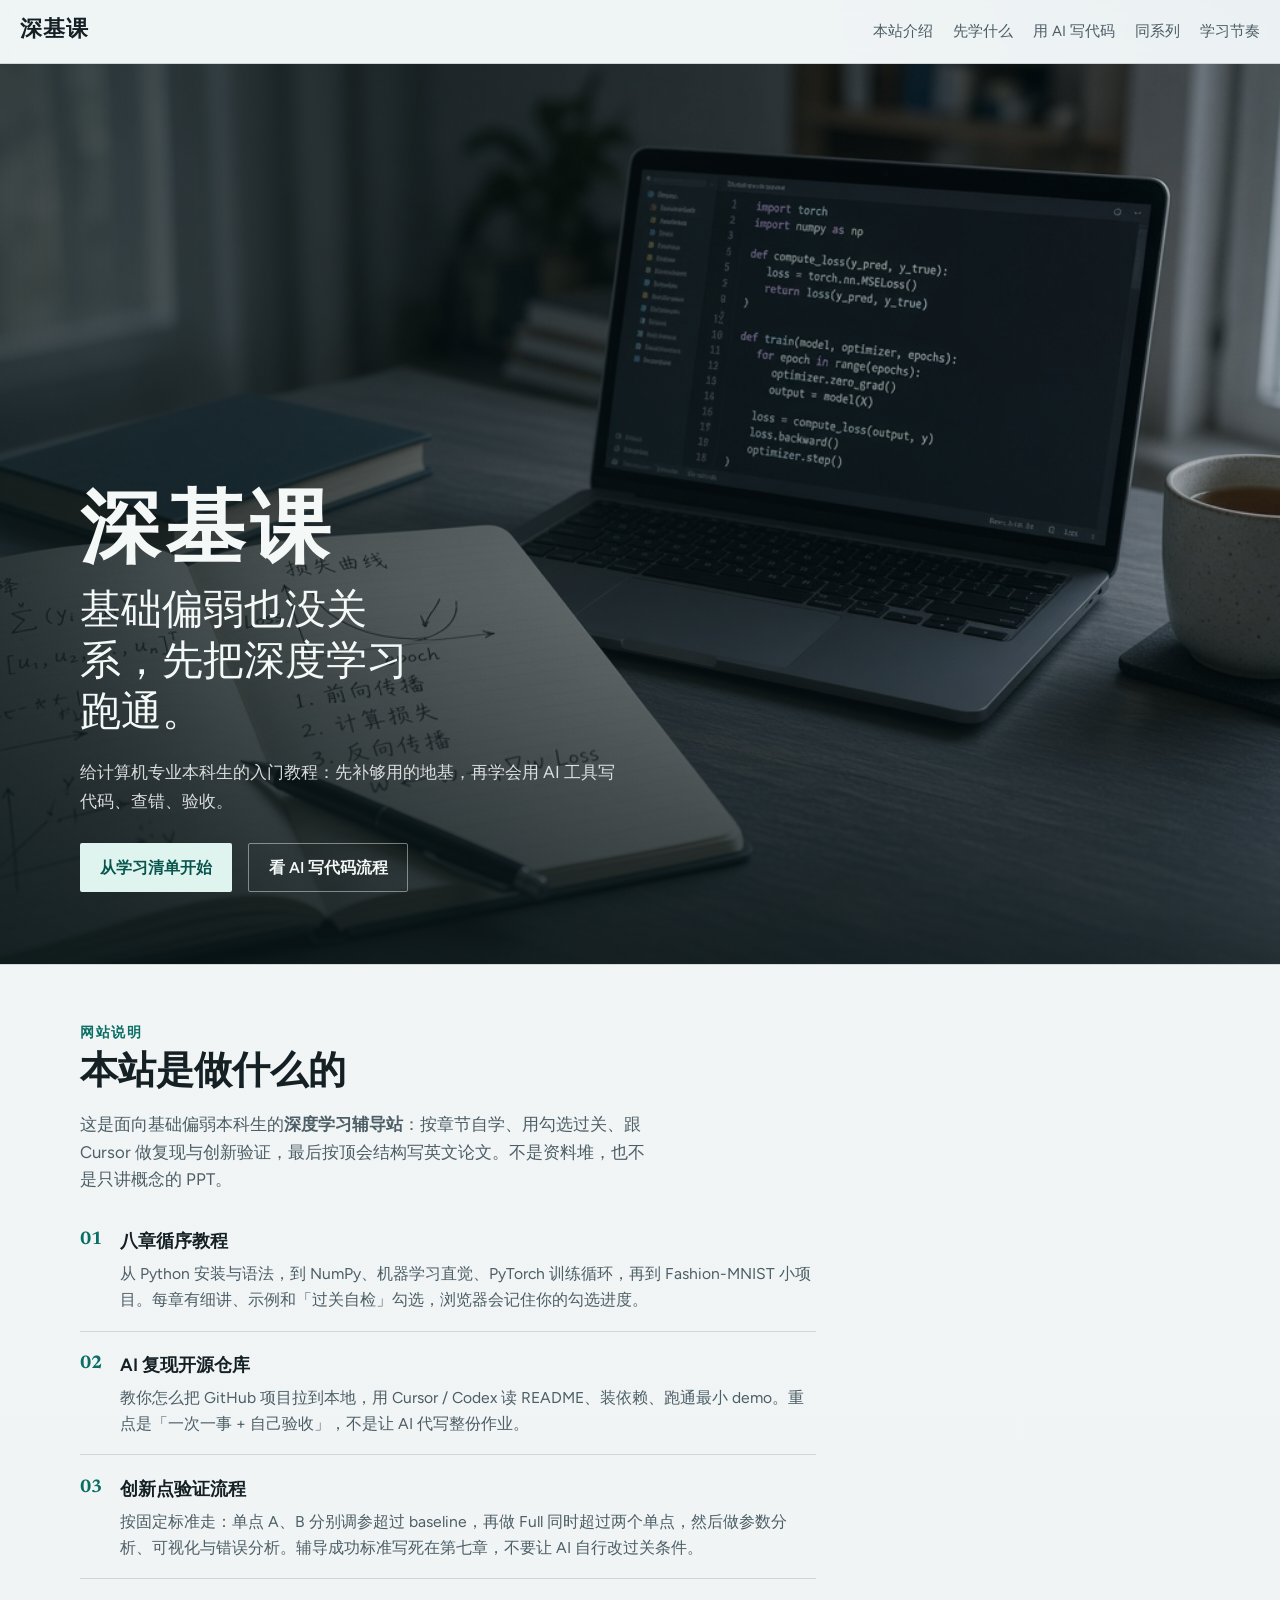
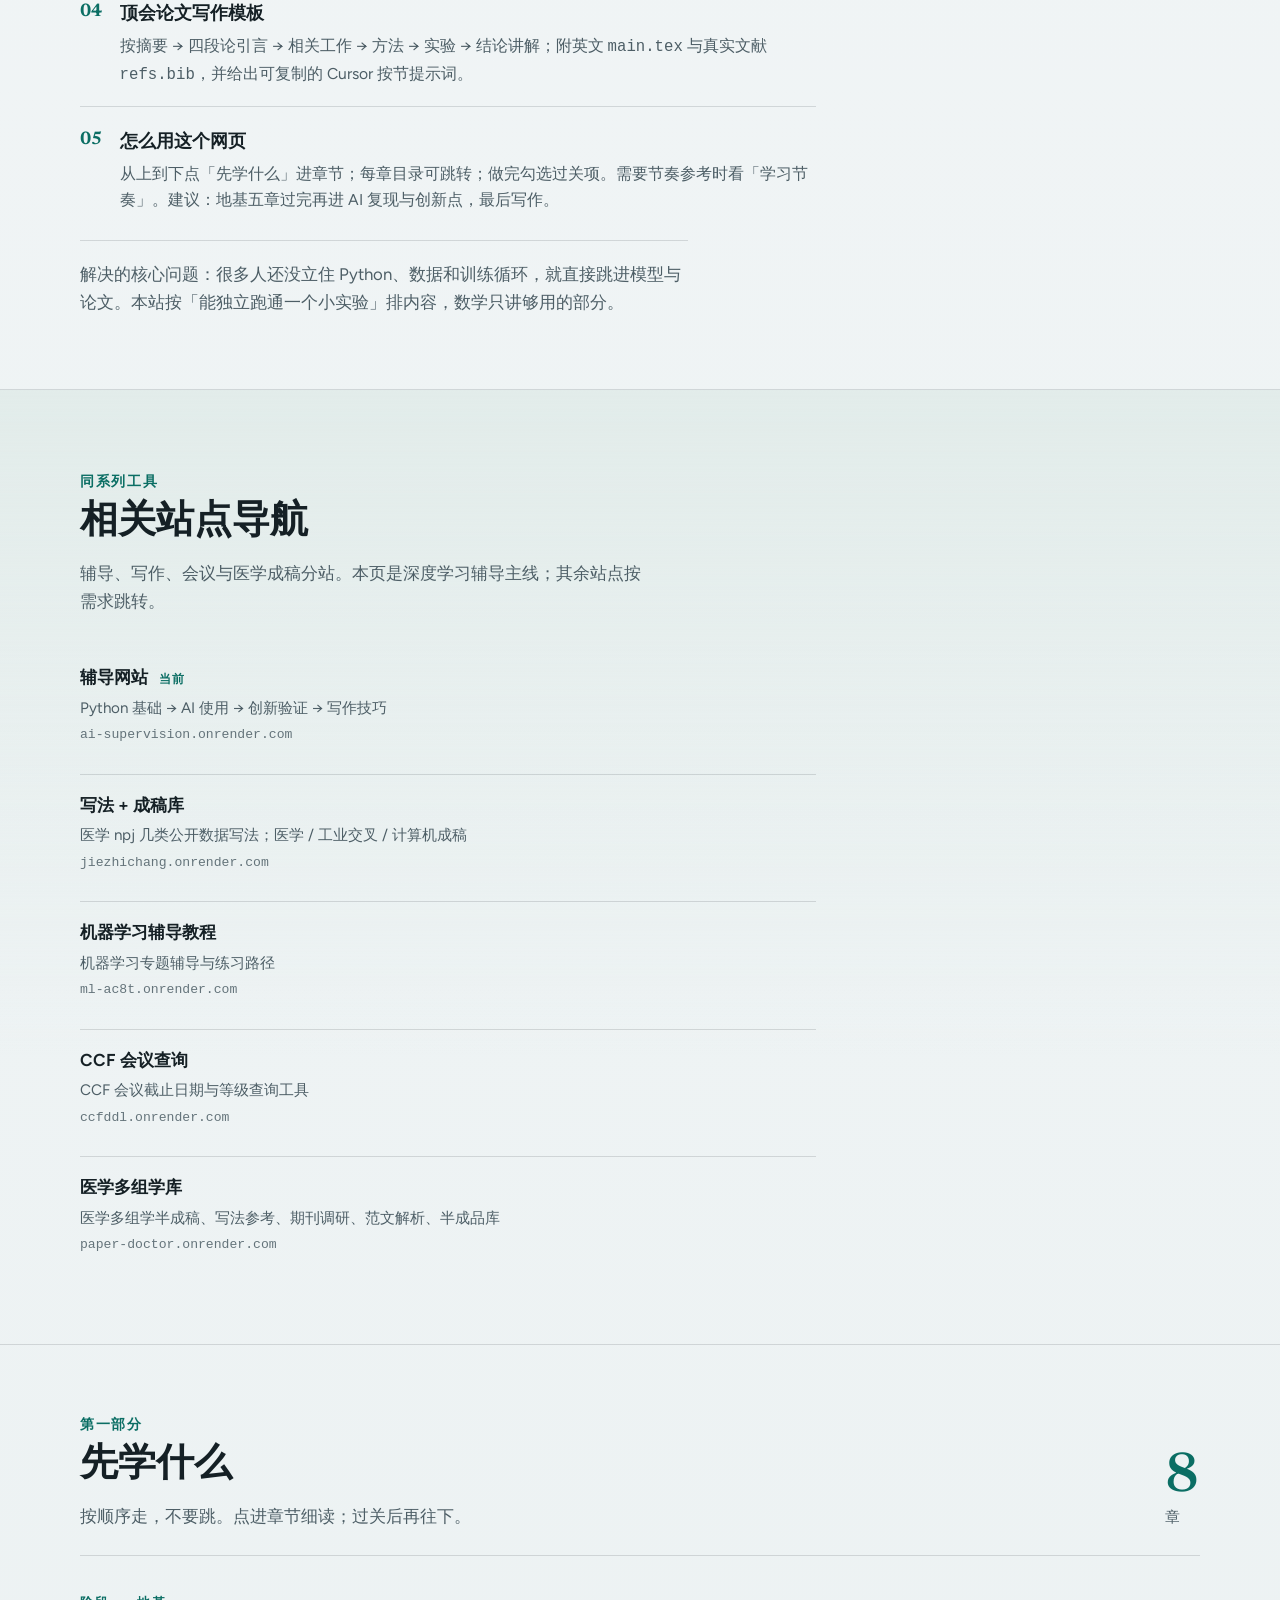
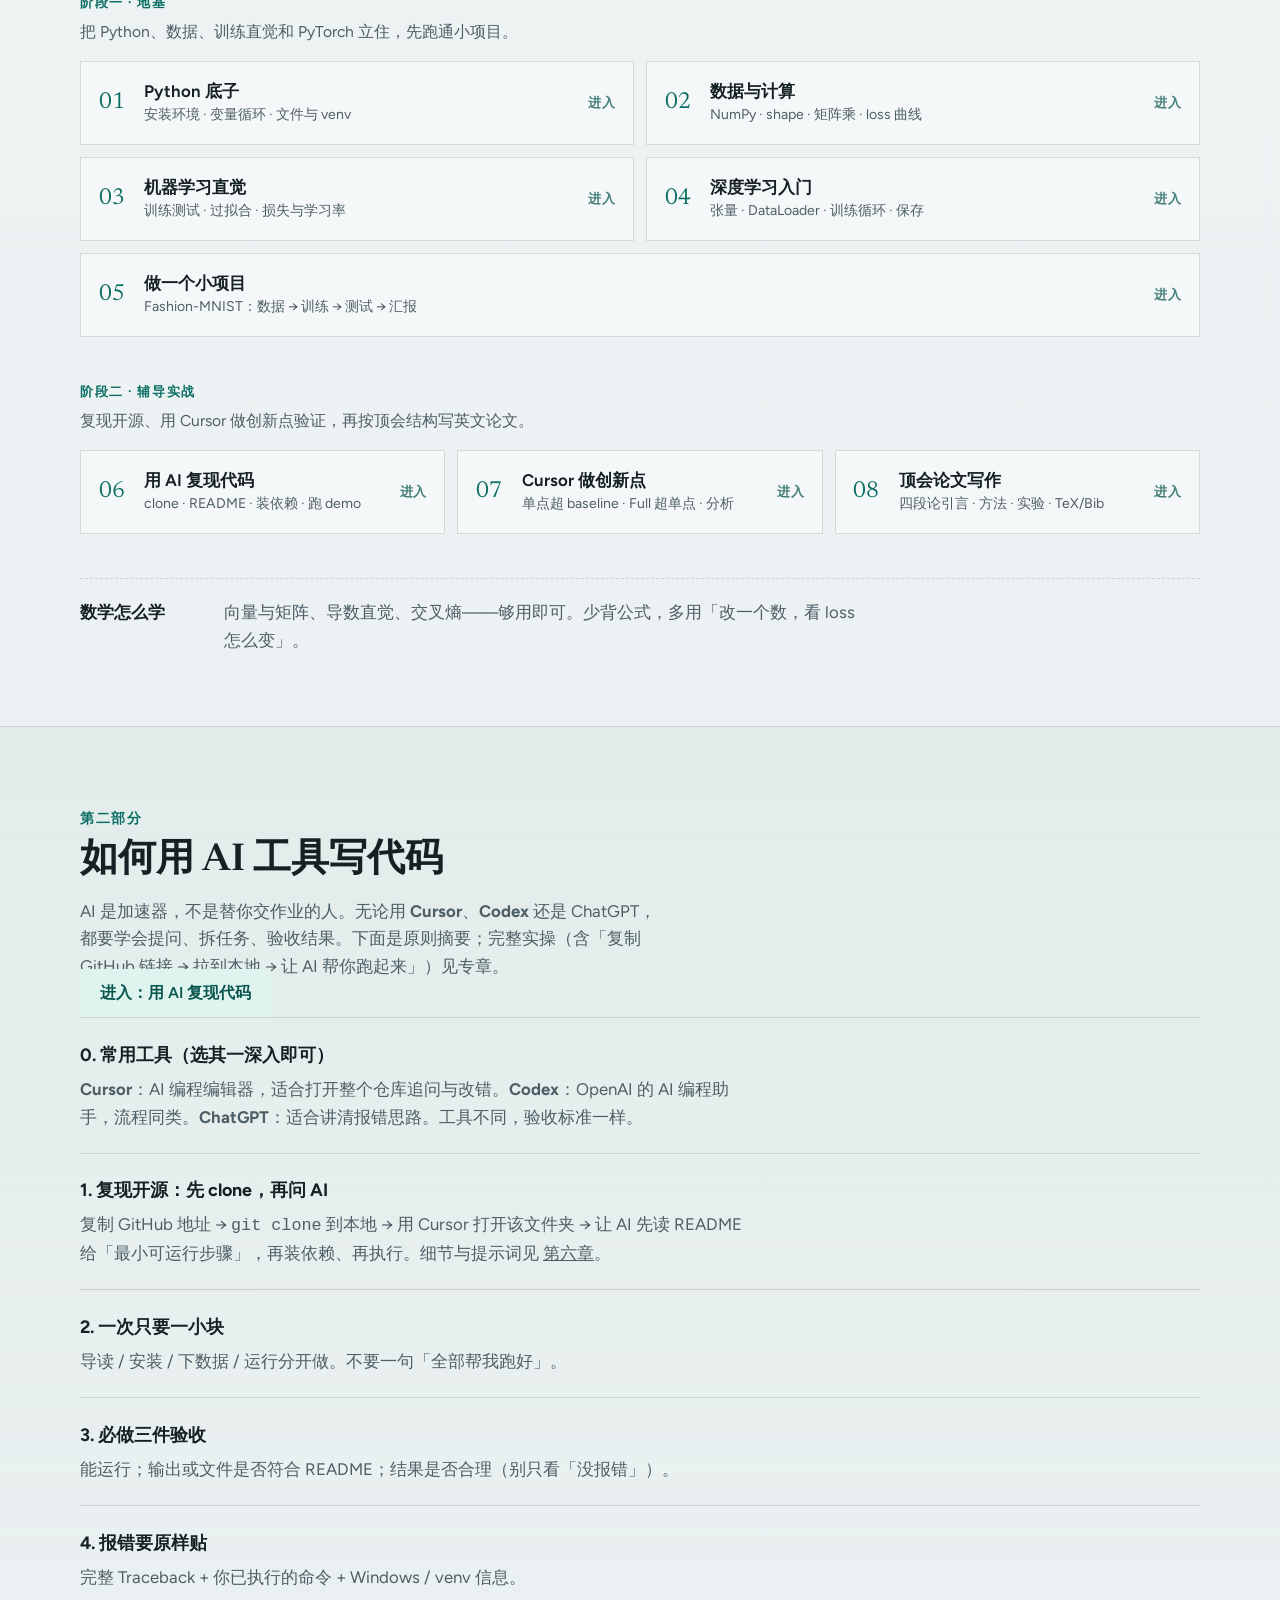
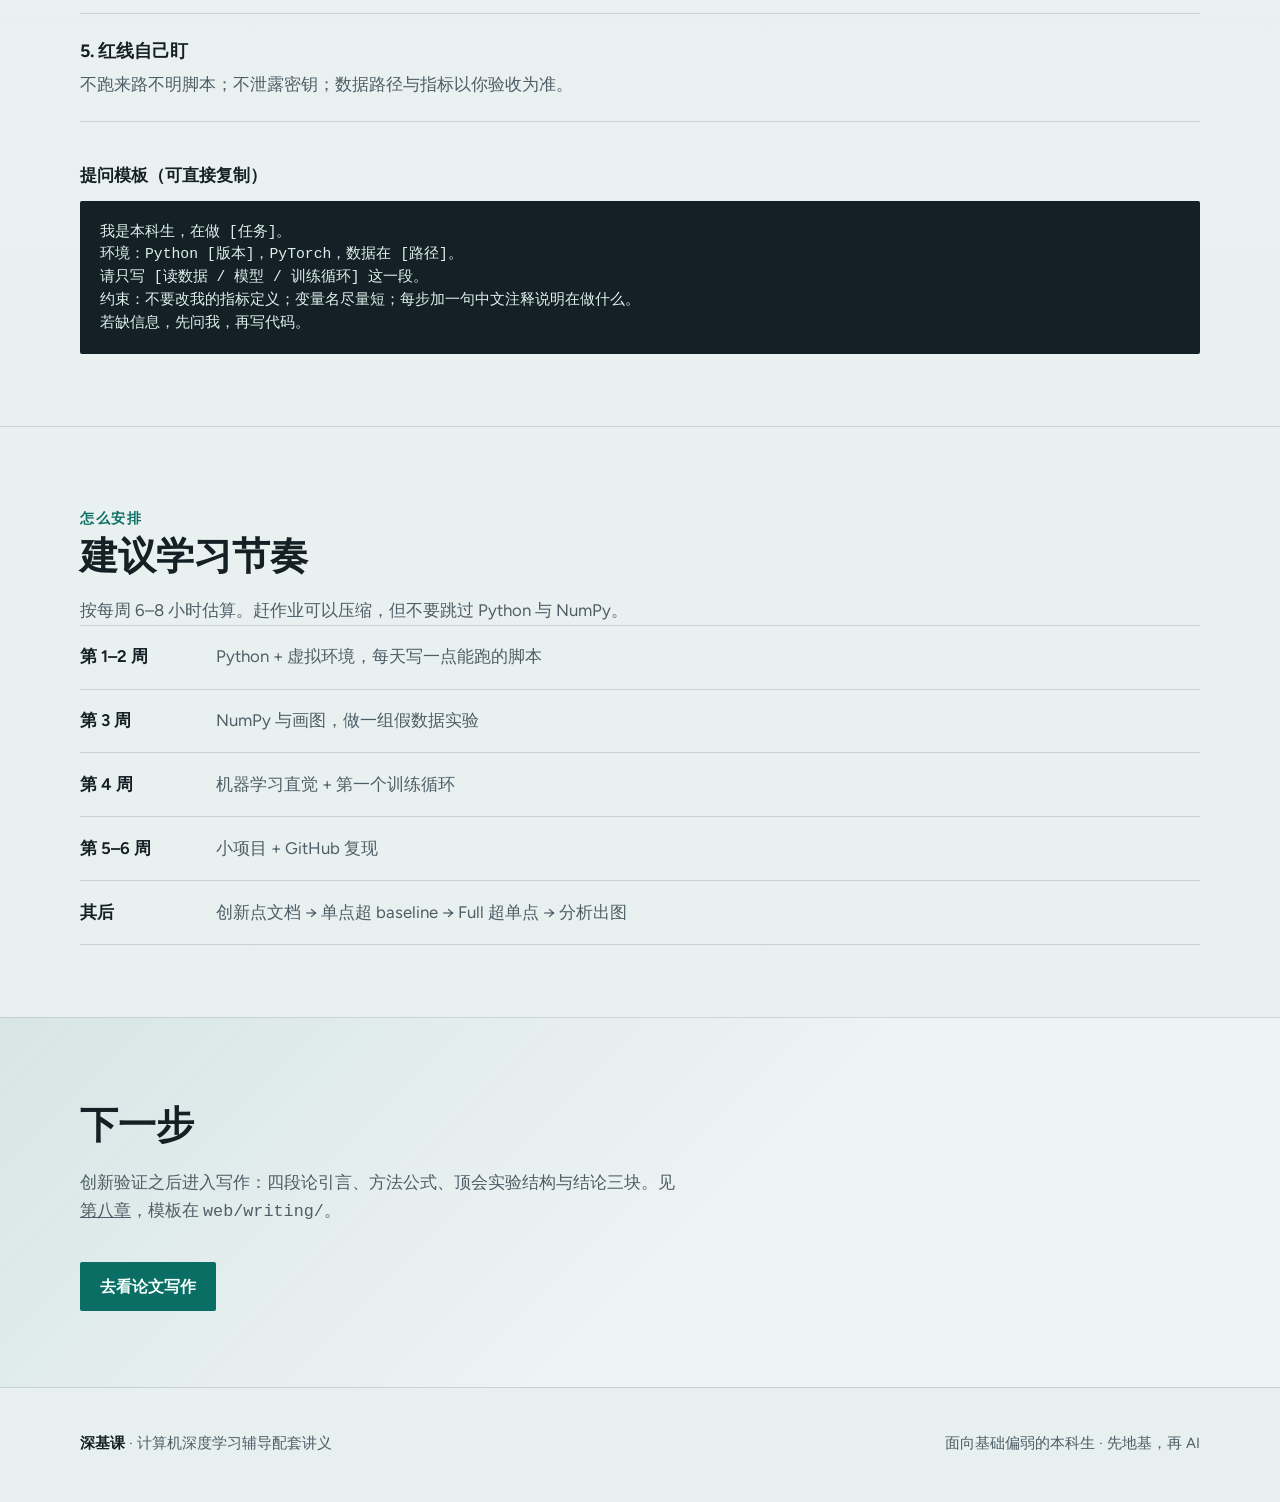
==== commit 71d35f3d: "Add sister-site navigation for related tutoring and writing tools. Co-authored-by: Cursor <cursorage" ====
--- a/web/index.html
+++ b/web/index.html
@@ -19,6 +19,7 @@
       <a href="#about">本站介绍</a>
       <a href="#learn">先学什么</a>
       <a href="#ai">用 AI 写代码</a>
+      <a href="#sites">同系列</a>
       <a href="#plan">学习节奏</a>
     </nav>
   </header>
@@ -88,6 +89,50 @@
       </div>
     </section>
 
+    <section class="band band-tint" id="sites" aria-labelledby="sites-title">
+      <div class="wrap">
+        <p class="section-kicker">同系列工具</p>
+        <h2 id="sites-title">相关站点导航</h2>
+        <p class="section-lead measure">辅导、写作、会议与医学成稿分站。本页是深度学习辅导主线；其余站点按需求跳转。</p>
+
+        <ul class="sister-list">
+          <li class="reveal sister-current">
+            <p class="sister-name">辅导网站 <span class="sister-tag">当前</span></p>
+            <p class="sister-desc">Python 基础 → AI 使用 → 创新验证 → 写作技巧</p>
+            <p class="sister-url">ai-supervision.onrender.com</p>
+          </li>
+          <li class="reveal">
+            <a class="sister-hit" href="https://jiezhichang.onrender.com" target="_blank" rel="noopener noreferrer">
+              <p class="sister-name">写法 + 成稿库</p>
+              <p class="sister-desc">医学 npj 几类公开数据写法；医学 / 工业交叉 / 计算机成稿</p>
+              <p class="sister-url">jiezhichang.onrender.com</p>
+            </a>
+          </li>
+          <li class="reveal">
+            <a class="sister-hit" href="https://ml-ac8t.onrender.com" target="_blank" rel="noopener noreferrer">
+              <p class="sister-name">机器学习辅导教程</p>
+              <p class="sister-desc">机器学习专题辅导与练习路径</p>
+              <p class="sister-url">ml-ac8t.onrender.com</p>
+            </a>
+          </li>
+          <li class="reveal">
+            <a class="sister-hit" href="https://ccfddl.onrender.com/" target="_blank" rel="noopener noreferrer">
+              <p class="sister-name">CCF 会议查询</p>
+              <p class="sister-desc">CCF 会议截止日期与等级查询工具</p>
+              <p class="sister-url">ccfddl.onrender.com</p>
+            </a>
+          </li>
+          <li class="reveal">
+            <a class="sister-hit" href="https://paper-doctor.onrender.com/" target="_blank" rel="noopener noreferrer">
+              <p class="sister-name">医学多组学库</p>
+              <p class="sister-desc">医学多组学半成稿、写法参考、期刊调研、范文解析、半成品库</p>
+              <p class="sister-url">paper-doctor.onrender.com</p>
+            </a>
+          </li>
+        </ul>
+      </div>
+    </section>
+
     <section class="band learn-band" id="learn" aria-labelledby="learn-title">
       <div class="wrap">
         <header class="learn-head">
--- a/web/styles.css
+++ b/web/styles.css
@@ -316,6 +316,69 @@
   color: var(--muted);
 }
 
+.sister-list {
+  list-style: none;
+  margin: 2rem 0 0;
+  padding: 0;
+  display: grid;
+  gap: 0.75rem;
+  max-width: 46rem;
+}
+
+.sister-list > li {
+  border-top: 1px solid var(--line);
+}
+
+.sister-list > li:first-child {
+  border-top: 0;
+}
+
+.sister-hit {
+  display: block;
+  padding: 1rem 0;
+  text-decoration: none;
+  color: inherit;
+  transition: color 0.15s ease;
+}
+
+.sister-hit:hover .sister-name {
+  color: var(--accent);
+}
+
+.sister-current {
+  padding: 1rem 0;
+}
+
+.sister-name {
+  margin: 0 0 0.3rem;
+  font-size: 1.08rem;
+  font-weight: 650;
+}
+
+.sister-tag {
+  margin-left: 0.45rem;
+  font-size: 0.72rem;
+  font-weight: 700;
+  letter-spacing: 0.06em;
+  color: var(--accent);
+  vertical-align: middle;
+}
+
+.sister-desc {
+  margin: 0 0 0.25rem;
+  color: var(--muted);
+  line-height: 1.55;
+  font-size: 0.95rem;
+}
+
+.sister-url {
+  margin: 0;
+  font-size: 0.82rem;
+  color: var(--muted);
+  opacity: 0.85;
+  font-family: ui-monospace, Consolas, monospace;
+}
+
 .section-kicker {
   margin: 0 0 0.5rem;
   color: var(--accent);
